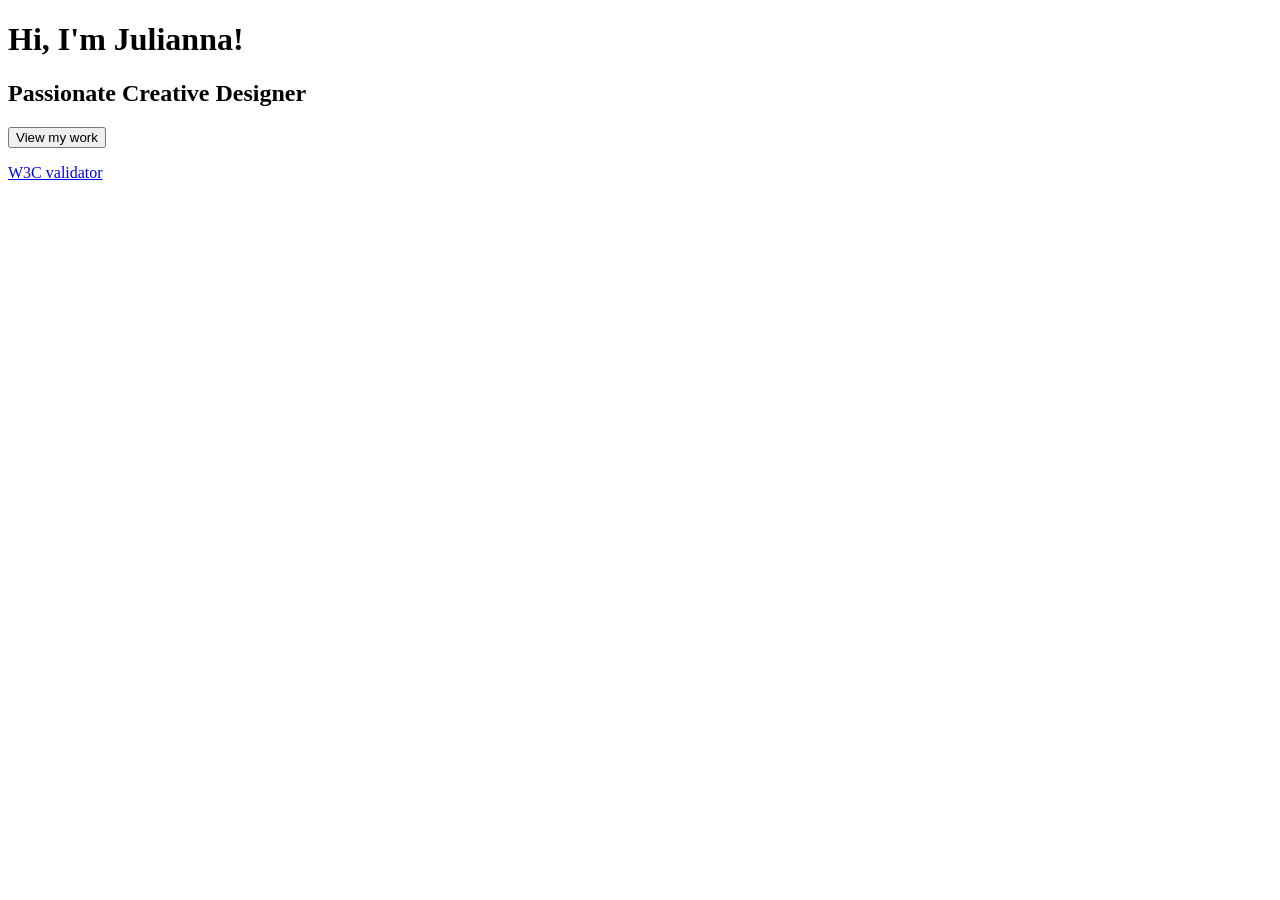
==== index.html @ bf9347bb "added to about me and home page" ====
<!doctype html>
<html lang="en">

<!--
WRITTEN BY: Julianna Lin
EMAIL: juliayl6@uci.edu
-->

<head>
  <meta charset="utf-8">
  <meta name="author" content="Julianna Lin">
  <meta name="description" content="Julianna Lin's Portfolio">
   <!-- you would link to an external stylesheet here! -->
   <!-- you would also link to Bootstrap here! -->
  <title>Julianna Lin: Home</title>
</head>
<body>
    <div> <!--hero section-->
    <h1>Hi, I'm Julianna!</h1>
    <h2>Passionate Creative Designer</h2>
    <button>View my work</button>
    <img> <!--add photo here-->
    </div>

  <p>
    <a href="http://validator.w3.org/check?uri=referer">
       W3C validator
    </a>
  </p>
</body>
</html>
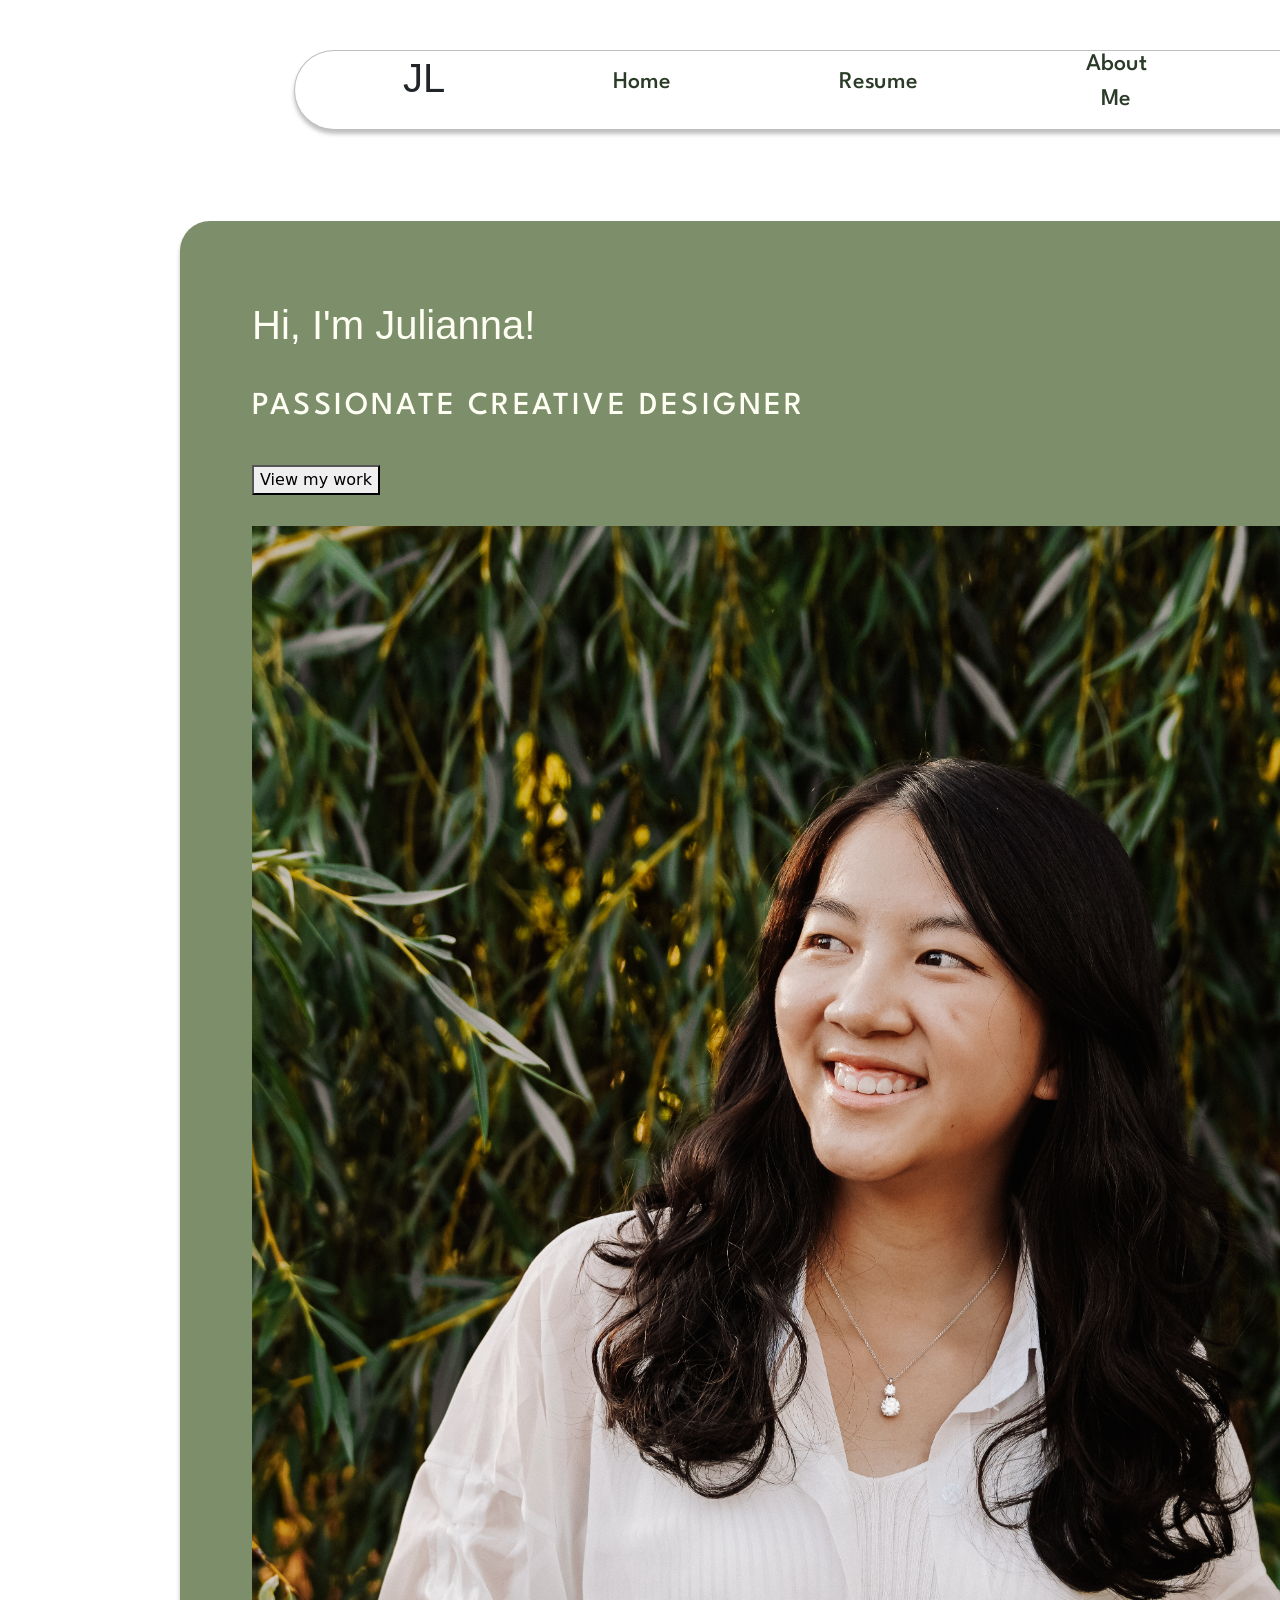
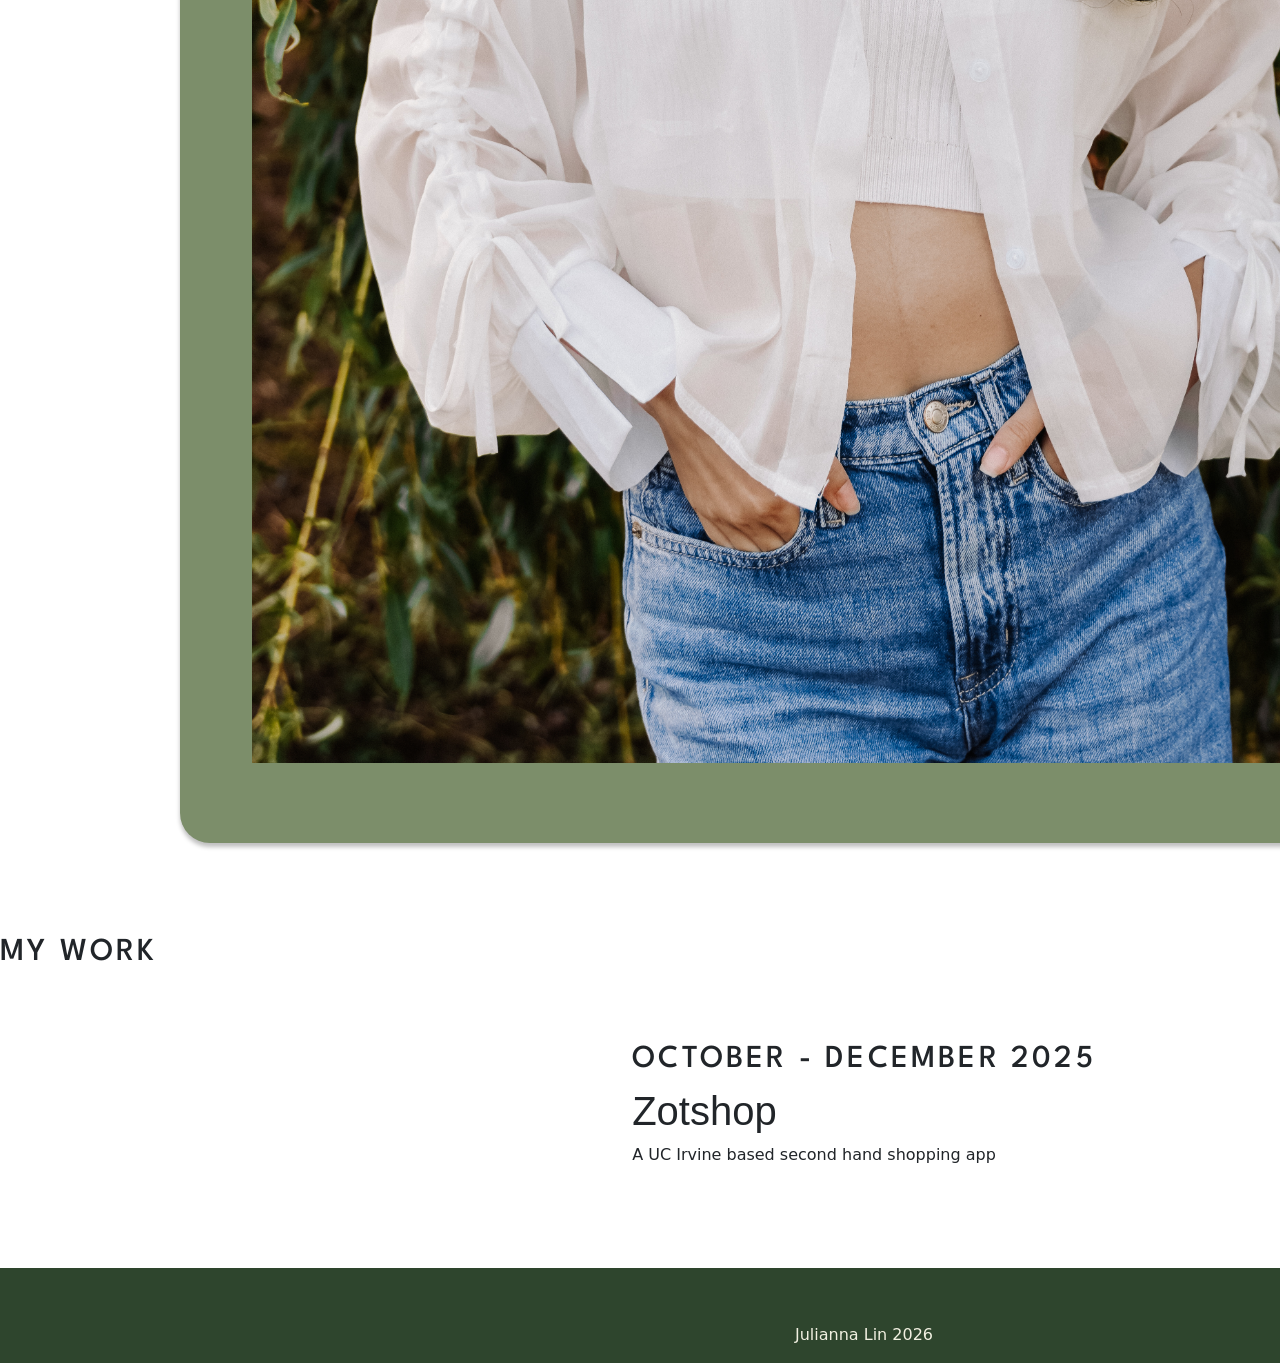
==== commit 8ddf3129: "commit" ====
--- a/index.html
+++ b/index.html
@@ -10,22 +10,56 @@
   <meta charset="utf-8">
   <meta name="author" content="Julianna Lin">
   <meta name="description" content="Julianna Lin's Portfolio">
+  <meta name = "viewport" content = "width=device-width, initial-scale = 1">
    <!-- you would link to an external stylesheet here! -->
+    <link rel="stylesheet" href="css/stylesheet.css">
+    <link rel="preconnect" href="https://fonts.googleapis.com">
+        <link rel="preconnect" href="https://fonts.gstatic.com" crossorigin>
+        <link href="https://fonts.googleapis.com/css2?family=Chewy&family=Inter:ital,opsz,wght@0,14..32,100..900;1,14..32,100..900&display=swap" rel="stylesheet">
+
+        <link rel="preconnect" href="https://fonts.googleapis.com">
+        <link rel="preconnect" href="https://fonts.gstatic.com" crossorigin>
+        <link href="https://fonts.googleapis.com/css2?family=Chewy&family=Inter:ital,opsz,wght@0,14..32,100..900;1,14..32,100..900&family=League+Spartan:wght@100..900&display=swap" rel="stylesheet">
    <!-- you would also link to Bootstrap here! -->
+    <link rel = "stylesheet" href = "bootstrap-5.3.8-dist/css/bootstrap.min.css">
   <title>Julianna Lin: Home</title>
 </head>
 <body>
-    <div> <!--hero section-->
-    <h1>Hi, I'm Julianna!</h1>
-    <h2>Passionate Creative Designer</h2>
-    <button>View my work</button>
-    <img> <!--add photo here-->
+    <nav class = "container">  
+        <ul>
+            <li><h1>JL</h1></li>
+            <li><a href="index.html">Home</a></li>
+            <li><a href="">Resume</a></li>
+            <li><a href="aboutme.html">About Me</a></li>
+        </ul>
+    </nav>
+
+
+    <div class = "hero_intro"> <!--hero section-->
+        <div class = "intro_card">
+    
+            <div class = "left_section">
+                <h1>Hi, I'm Julianna!</h1>
+                <h2>Passionate Creative Designer</h2>
+                <button>View my work</button>
+            <div>
+                <img img src="images/IMG_3742.JPG" alt="Description">
+            </div>
+    </div>
+    </div>
     </div>
 
-  <p>
-    <a href="http://validator.w3.org/check?uri=referer">
-       W3C validator
-    </a>
-  </p>
+    <h2 id = #mywork>My Work</h2>
+    <div>
+        <h2>October - December 2025</h2>
+        <h1>Zotshop</h1>
+        <p>A UC Irvine based second hand shopping app</p>
+        <img>
+    </div>
+
+    <footer>
+        <p>Julianna Lin 2026</p>
+    </footer>
+
 </body>
 </html>
--- a/css/stylesheet.css
+++ b/css/stylesheet.css
@@ -0,0 +1,153 @@
+
+h1 {
+
+    font-family: 'Chewy', sans-serif;
+    color: 2E452D;
+    font-size: 6.25rem;
+    font-style: normal;
+    font-weight: 400;
+    line-height: normal;
+}
+h2 {
+    color: #FFF;
+    font-family: "League Spartan";
+    font-size: 2rem;
+    font-style: normal;
+    font-weight: 700;
+    line-height: normal;
+    letter-spacing: 0.2rem;
+    text-transform: uppercase;
+    align-self: stretch;
+}
+
+body {
+    background-color: #FFFEF3;
+    display: inline-flex;
+    padding-top: 3.125rem;
+    flex-direction: column;
+    align-items: center;
+    gap: 3.8125rem;
+
+}
+
+.hero_intro {
+    display: flex;
+    padding: 1.875rem 11.25rem;
+    justify-content: center;
+    align-items: flex-start;
+    gap: 0.625rem;
+    align-self: stretch;
+
+
+}
+.intro_card {
+    display: flex;
+    padding: 5rem 4.5rem;
+    justify-content: space-between;
+    align-items: center;
+    flex: 1 0 0;
+    align-self: stretch;
+
+    border-radius: 1.875rem;
+    background: #7C8E6A;
+    box-shadow: 0 4px 4px 0 rgba(0, 0, 0, 0.25);
+    display: flex;
+    
+}
+
+.left_section {
+    display: flex;
+    flex-direction: column;
+    align-items: flex-start;
+    gap: 1.9375rem;
+    flex: 1 0 0;
+    color: #FFFEF3;
+
+}
+
+img {
+    max-width: 100%; /* Ensures the image doesn't exceed the container's width */
+    height: auto;    /* Maintains the image's aspect ratio */
+    background: url(<path-to-image>) lightgray 50% / contain no-repeat;
+
+}
+
+.button {
+    display: flex;
+    padding: 1.12581rem 1.50106rem;
+    justify-content: center;
+    align-items: center;
+    gap: 0.75056rem;
+    border-radius: 1.20088rem;
+    border: 3px solid #F1F0E1;
+    background: #7C8E6A;
+    
+}
+p {
+    max-width: 800px;
+}
+
+/*NAV BAR STYLING*/
+nav {
+    display: flex;
+    height: 5rem;
+    padding: 0 4rem;
+    justify-content: space-between;
+    align-items: center;
+    flex: 1 0 0;
+    border-radius: 2.5rem;
+    border: 1px solid rgba(0, 0, 0, 0.25);
+
+    background: #FFF;
+    box-shadow: 0 4px 4px 0 rgba(0, 0, 0, 0.25);
+
+}
+nav ul {
+    list-style-type: none;
+    display: flex;
+    align-items: center;
+    gap: 2.5rem;
+    display: flex;
+width: 21.3125rem;
+justify-content: space-between;
+align-items: center;
+}
+
+nav ul li{
+    font-family: "League Spartan";
+    display: flex;
+    height: 5rem;
+    padding: 0 4rem;
+    justify-content: space-between;
+    align-items: center;
+    flex: 1 0 0;
+
+}
+
+nav ul a{
+    color: #2A3B27;
+    text-align: center;
+    font-family: "League Spartan";
+    font-size: 1.5rem;
+    font-style: normal;
+    font-weight: 500;
+    line-height: 145%; /* 2.175rem */
+    letter-spacing: -0.0075rem;
+    text-transform: capitalize;
+    text-decoration: none;
+
+}
+
+/*footer styling*/
+footer {
+    background-color: #2E452D;
+    display: flex;
+    width: 108rem;
+    padding-top: 3.4375rem;
+    flex-direction: column;
+    align-items: center;
+    gap: 0.625rem;
+}
+footer p {
+    color:#F1F0E1;
+}
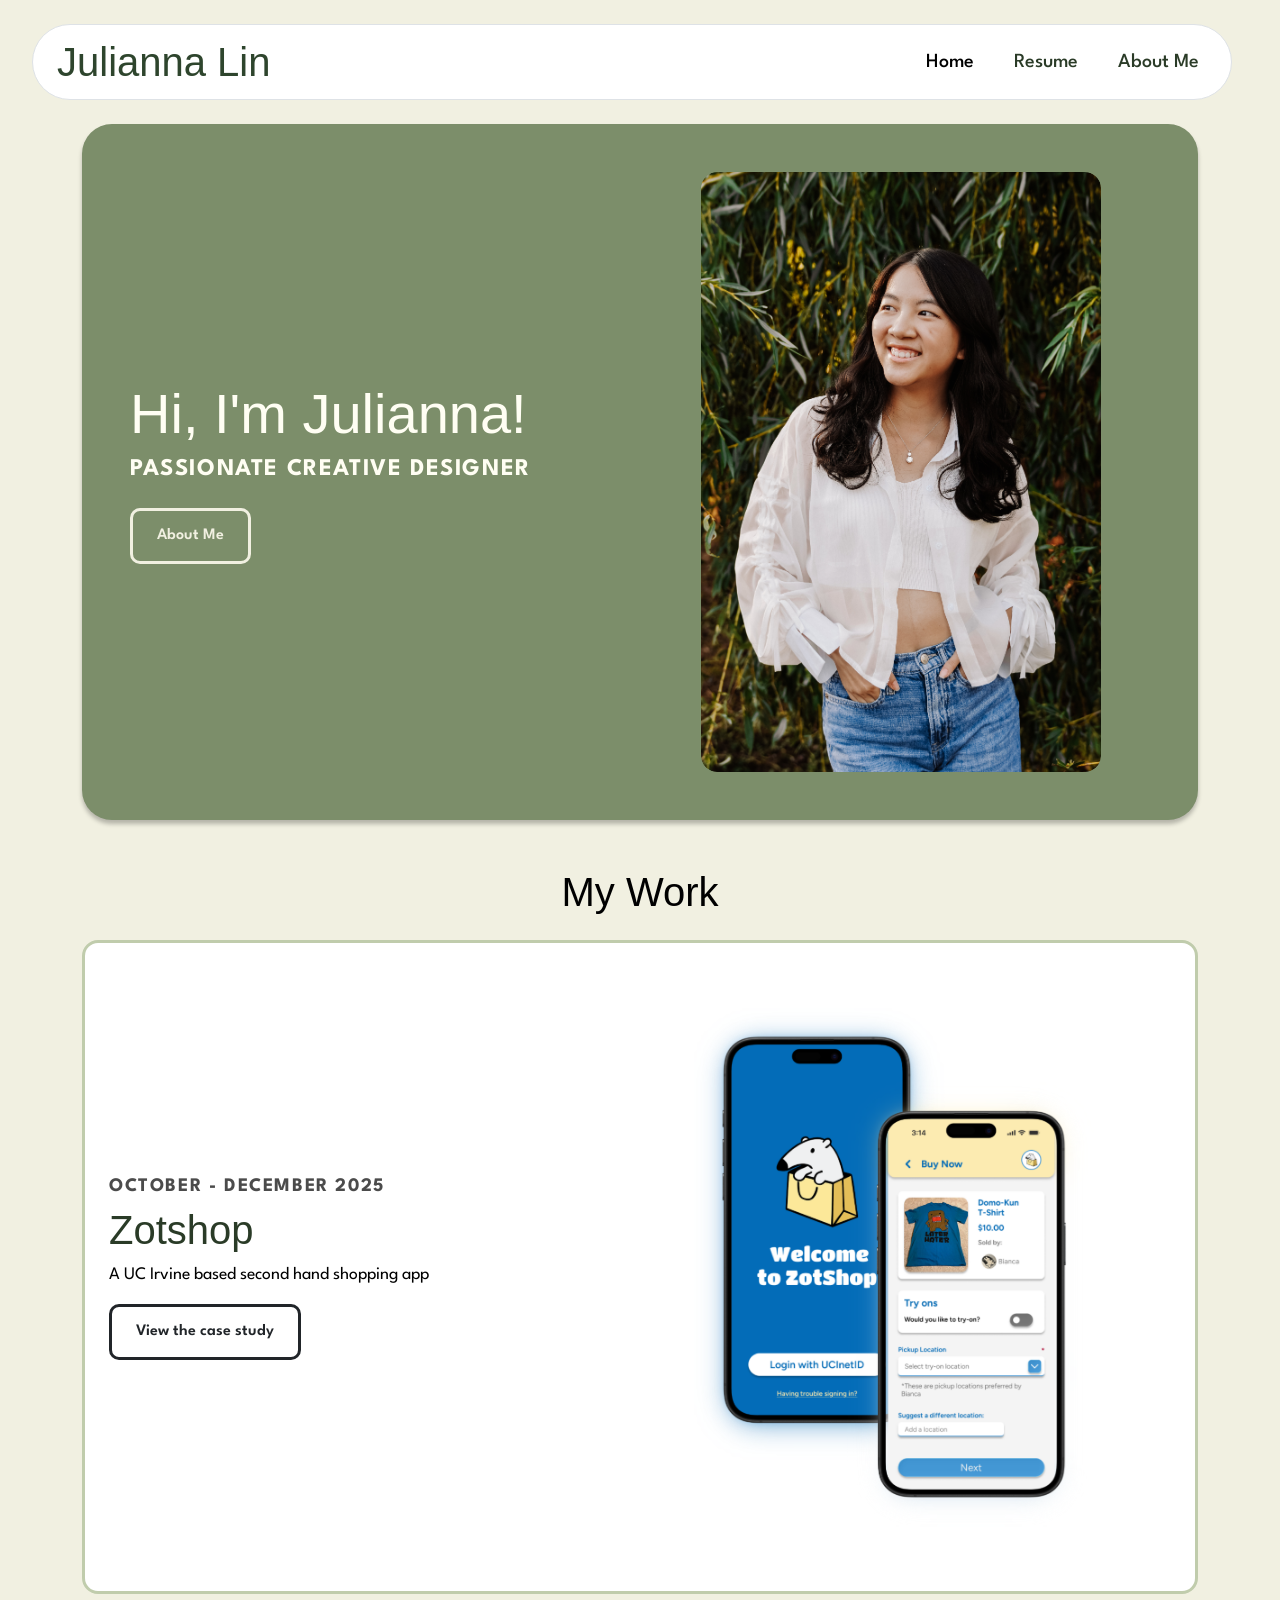
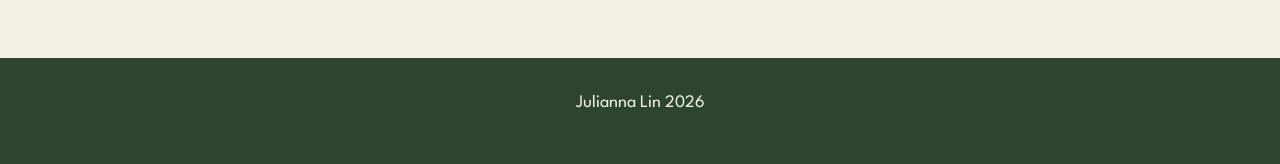
==== commit 2f3d2404: "fixed nav bar, made everything more responsive" ====
--- a/index.html
+++ b/index.html
@@ -12,7 +12,8 @@
   <meta name="description" content="Julianna Lin's Portfolio">
   <meta name = "viewport" content = "width=device-width, initial-scale = 1">
    <!-- you would link to an external stylesheet here! -->
-    <link rel="stylesheet" href="css/stylesheet.css">
+    <link rel = "stylesheet" href = "bootstrap-5.3.8-dist/css/bootstrap.min.css">
+    
     <link rel="preconnect" href="https://fonts.googleapis.com">
         <link rel="preconnect" href="https://fonts.gstatic.com" crossorigin>
         <link href="https://fonts.googleapis.com/css2?family=Chewy&family=Inter:ital,opsz,wght@0,14..32,100..900;1,14..32,100..900&display=swap" rel="stylesheet">
@@ -20,46 +21,82 @@
         <link rel="preconnect" href="https://fonts.googleapis.com">
         <link rel="preconnect" href="https://fonts.gstatic.com" crossorigin>
         <link href="https://fonts.googleapis.com/css2?family=Chewy&family=Inter:ital,opsz,wght@0,14..32,100..900;1,14..32,100..900&family=League+Spartan:wght@100..900&display=swap" rel="stylesheet">
-   <!-- you would also link to Bootstrap here! -->
-    <link rel = "stylesheet" href = "bootstrap-5.3.8-dist/css/bootstrap.min.css">
+    <link rel="stylesheet" href="css/about.css">
   <title>Julianna Lin: Home</title>
 </head>
 <body>
-    <nav class = "container">  
-        <ul>
-            <li><h1>JL</h1></li>
-            <li><a href="index.html">Home</a></li>
-            <li><a href="">Resume</a></li>
-            <li><a href="aboutme.html">About Me</a></li>
-        </ul>
+    <nav class="navbar navbar-expand-lg navbar-light bg-white my-4 rounded-pill border">
+        <div class="container-fluid px-4">
+            <a class="navbar-brand nav-logo" href="#">
+                <h3>Julianna Lin</h3>
+            </a>
+            
+            <button class="navbar-toggler" type="button" data-bs-toggle="collapse" data-bs-target="#navbarNav" aria-controls="navbarNav" aria-expanded="false" aria-label="Toggle navigation">
+                <span class="navbar-toggler-icon"></span>
+            </button>
+
+            <div class="collapse navbar-collapse justify-content-end" id="navbarNav">
+                <ul class="navbar-nav gap-lg-4 text-center">
+                    <li class="nav-item">
+                        <a class="nav-link active" href="index.html">Home</a>
+                    </li>
+                    <li class="nav-item">
+                        <a class="nav-link" href="#">Resume</a>
+                    </li>
+                    <li class="nav-item">
+                        <a class="nav-link" href="aboutme.html">About Me</a>
+                    </li>
+                </ul>
+            </div>
+        </div>
     </nav>
 
+    <div class = "container content">
 
-    <div class = "hero_intro"> <!--hero section-->
-        <div class = "intro_card">
-    
-            <div class = "left_section">
-                <h1>Hi, I'm Julianna!</h1>
-                <h2>Passionate Creative Designer</h2>
-                <button>View my work</button>
-            <div>
-                <img img src="images/IMG_3742.JPG" alt="Description">
+        <div class = "hero_intro mb-5"> <!--hero section-->
+            <div class = "intro_card p-4 p-md-5">
+                <div class = "row align-items-center">
+                    <div class = "col-md-6 text-start mb-4 mb-md-0 left_section">
+                        <h1>Hi, I'm Julianna!</h1>
+                        <h2>Passionate Creative Designer</h2>
+                        <button class="viewbutton mt-3" style="color: #F1F0E1; border-color: #F1F0E1;"><a style="color: #F1F0E1; text-decoration: none;"href = "aboutme.html">About Me</a></button>
+                    </div>    
+                
+                    <div class = "col-md-6">
+                        <div class = "image-container mx-auto">
+                            <img src="images/IMG_3742.JPG" alt="Picture of Juliana Lin" class = "portrait-img img-fluid">
+                        </div>
+                    </div>
+                </div>
             </div>
+        </div>
+
+
+        <div class = "work mb-5">
+            <h3 id = #mywork class = "mb-4 text-center">My Work</h3>
+
+            <div class = "projectCard p-4">
+                <div class = "row align-items-center w-100">
+                    <div class ="col-md-6 text-start mb-4 mb-md-0 left_project">
+                        <h2>October - December 2025</h2>
+                        <h3 class = "text-start">Zotshop</h3>
+                        <p>A UC Irvine based second hand shopping app</p>
+                        <button class = "viewbutton text-dark border-dark">View the case study</button>
+                    </div>
+
+                    <div class = "col-md-6">
+                        <div class = "image-container mx-auto">
+                            <img src = "images/zotshopmockup.png" alt = "Mockups of zotshop app" class = "portrait-img img-fluid">
+                        </div>
+                    </div>
+                </div>
+            </div>
+        </div>
     </div>
-    </div>
-    </div>
-
-    <h2 id = #mywork>My Work</h2>
-    <div>
-        <h2>October - December 2025</h2>
-        <h1>Zotshop</h1>
-        <p>A UC Irvine based second hand shopping app</p>
-        <img>
-    </div>
-
     <footer>
         <p>Julianna Lin 2026</p>
     </footer>
+    <script src="https://cdn.jsdelivr.net/npm/bootstrap@5.3.2/dist/js/bootstrap.bundle.min.js"></script>
 
 </body>
 </html>
--- a/css/about.css
+++ b/css/about.css
@@ -0,0 +1,138 @@
+
+body {
+    background-color: #F1F0E1;
+    font-family: Arial, sans-serif;
+    color: #000;
+}
+
+h1 {
+    font-family: 'Chewy', sans-serif;
+    color: #FFFEF3; /* Hero section */
+    font-size: 3.5rem; 
+    font-weight: 400;
+}
+
+h2 {
+    font-family: "League Spartan", sans-serif;
+    font-size: 1.5rem;
+    font-weight: 700;
+    letter-spacing: 0.1rem;
+    text-transform: uppercase;
+}
+
+h3 {
+    font-family: 'Chewy', sans-serif;
+    font-size: 2.5rem;
+    font-weight: 400;
+}
+
+p {
+    font-family: "League Spartan", sans-serif;
+    font-size: 1.1rem;
+}
+
+/* Navbar Styling */
+.navbar {
+    border: 1px solid rgba(0, 0, 0, 0.25);
+    max-width: 1200px;
+    margin: 0 2rem 2rem 2rem;
+}
+
+.nav-logo h3 {
+    color: #2E452D;
+    font-size: 2.5rem; 
+    margin: 0;
+}
+
+.nav-link {
+    color: #2A3B27;
+    font-family: "League Spartan";
+    font-size: 1.25rem;
+    font-weight: 500;
+}
+
+.intro_card {
+    background: #7C8E6A;
+    border-radius: 1.875rem;
+    box-shadow: 0 4px 4px 0 rgba(0, 0, 0, 0.25);
+    color: #FFFEF3;
+}
+
+.intro_card h1, 
+.intro_card h2 {
+    color: #FFFEF3; 
+}
+
+.projectCard {
+    background: #FFF;
+    border-radius: 1rem;
+    border: 3px solid #C0CCAC;
+}
+
+.left_project h2 {
+    color: #000;
+    font-size: 1.2rem;
+    opacity: 0.7;
+}
+
+.left_project h3 {
+    color: #2A3B27;
+}
+
+/* Buttons */
+.viewbutton {
+    display: inline-block;
+    padding: 0.8rem 1.5rem;
+    border-radius: 10px;
+    border: 3px solid #7C8E6A;
+    background-color: transparent;
+    font-family: "League Spartan";
+    font-weight: 600;
+    cursor: pointer;
+    transition: all 0.3s ease;
+}
+
+.viewbutton:hover {
+    background-color: #7C8E6A;
+    color: #FFF !important;
+}
+
+/* Images */
+.image-container {
+    width: 100%;
+    max-width: 400px;
+    border-radius: 16px;
+    overflow: hidden;
+}
+
+.portrait-img {
+    width: 100%;
+    height: auto;
+    object-fit: cover;
+    border-radius: 16px;
+}
+
+/* Footer */
+footer {
+    background-color: #2E452D;
+    width: 100%; 
+    padding: 2rem 0;
+    margin-top: 4rem;
+    text-align: center;
+}
+
+footer p {
+    color: #F1F0E1;
+}
+
+
+
+@media screen and (max-width: 768px) {
+    h1 { font-size: 2.5rem; }
+    h2 { font-size: 1.2rem; }
+    h3 { font-size: 2rem; }
+    
+    .nav-logo h3 {
+        font-size: 2rem;
+    }
+}
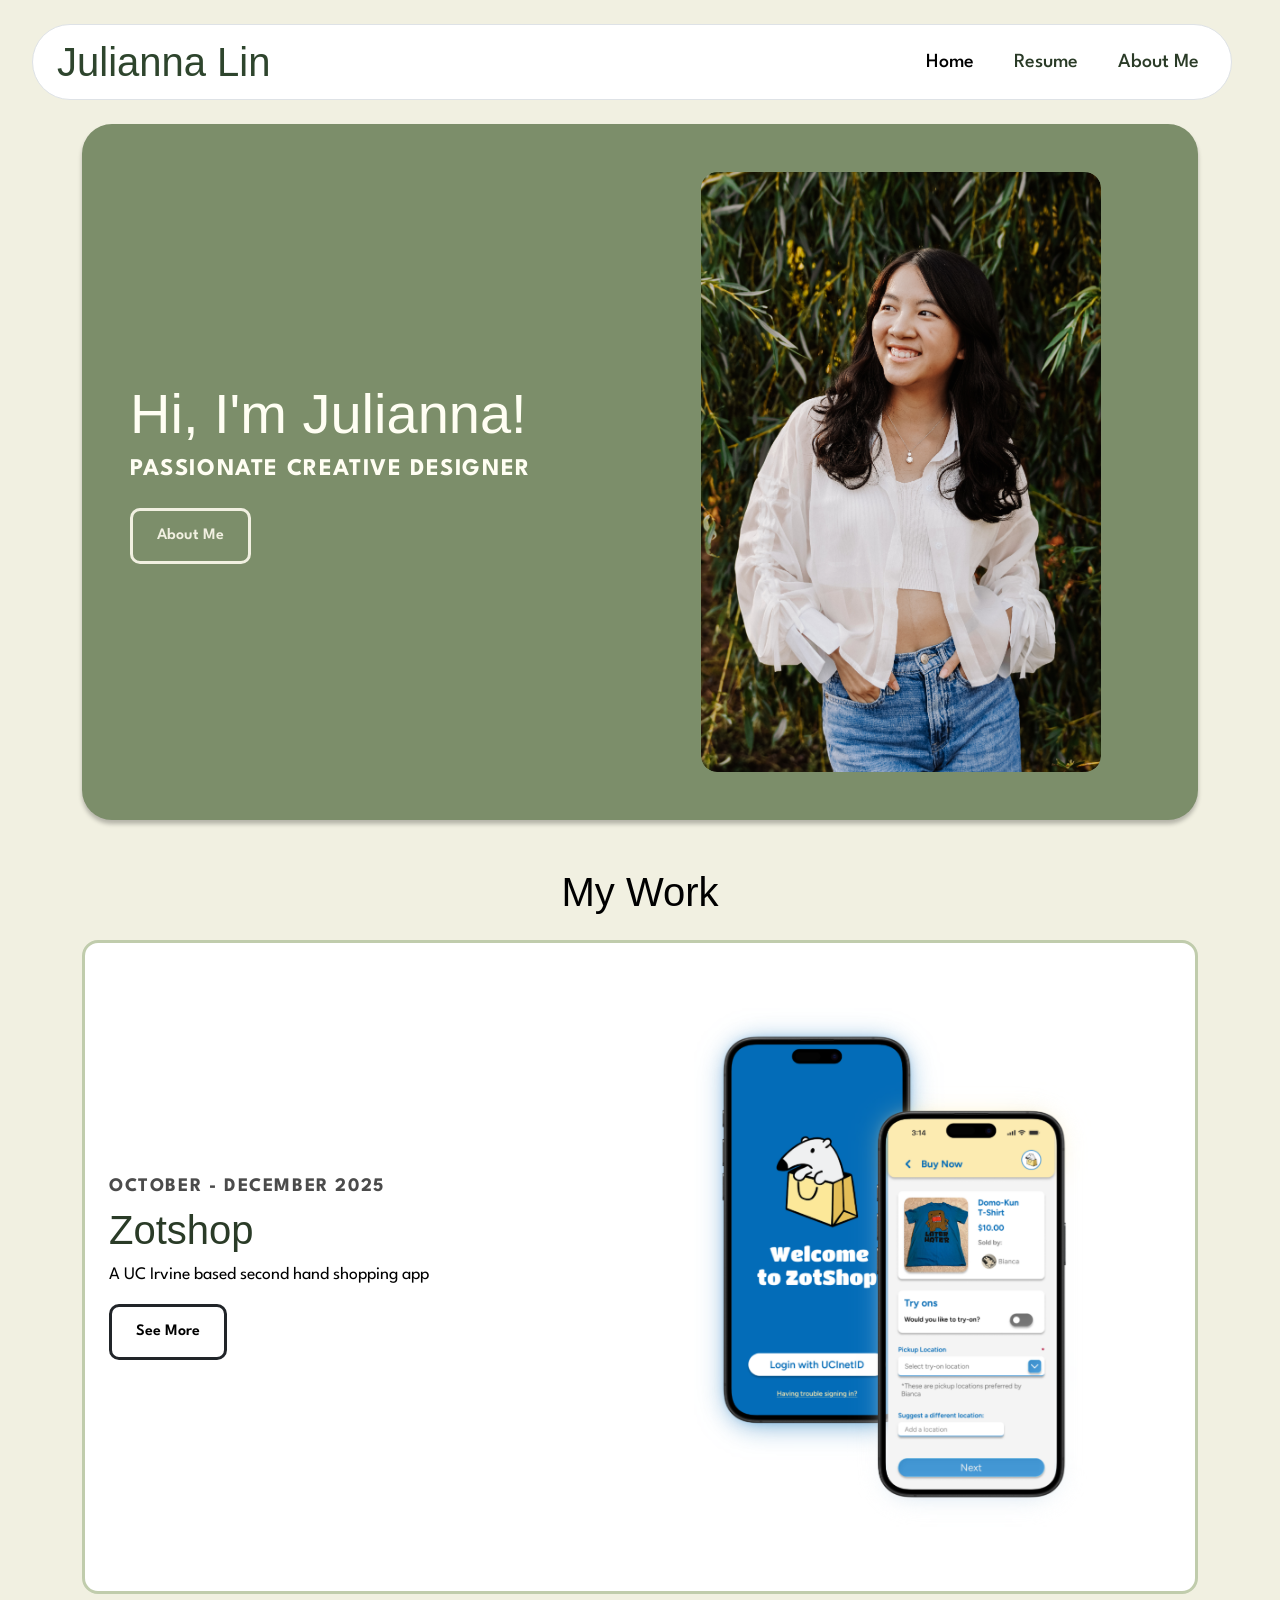
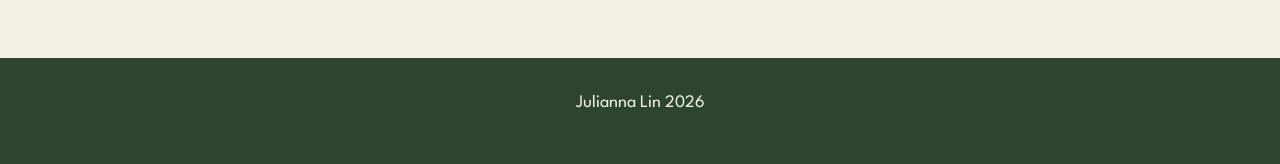
==== commit ea924368: "added responsive sizing for mobile" ====
--- a/index.html
+++ b/index.html
@@ -81,7 +81,7 @@
                         <h2>October - December 2025</h2>
                         <h3 class = "text-start">Zotshop</h3>
                         <p>A UC Irvine based second hand shopping app</p>
-                        <button class = "viewbutton text-dark border-dark">View the case study</button>
+                        <button class = "viewbutton text-dark border-dark"><a style = "text-decoration: none; color: black;"href = "zotshop.html">See More</a></button>
                     </div>
 
                     <div class = "col-md-6">
--- a/css/about.css
+++ b/css/about.css
@@ -79,6 +79,11 @@
     color: #2A3B27;
 }
 
+.aboutsection {
+    padding: 3em;
+
+}
+
 /* Buttons */
 .viewbutton {
     display: inline-block;
@@ -96,7 +101,10 @@
     background-color: #7C8E6A;
     color: #FFF !important;
 }
+.rowbuttons {
+    color:blue;
 
+}
 /* Images */
 .image-container {
     width: 100%;
@@ -135,4 +143,30 @@
     .nav-logo h3 {
         font-size: 2rem;
     }
+
+    .projectCard {
+        margin: 3em;
+    }
+
+
+}
+
+@media screen and (max-width: 450px) {
+    /*phone*/
+    h1 { font-size: 2.5rem; }
+    h2 { font-size: 1.2rem; }
+    h3 { font-size: 2rem; }
+    
+    .nav-logo h3 {
+        font-size: 2rem;
+    }
+
+    .projectCard {
+        margin: 2em;
+    }
+    .intro_card {
+        margin: 2em;
+    }
+
+
 }
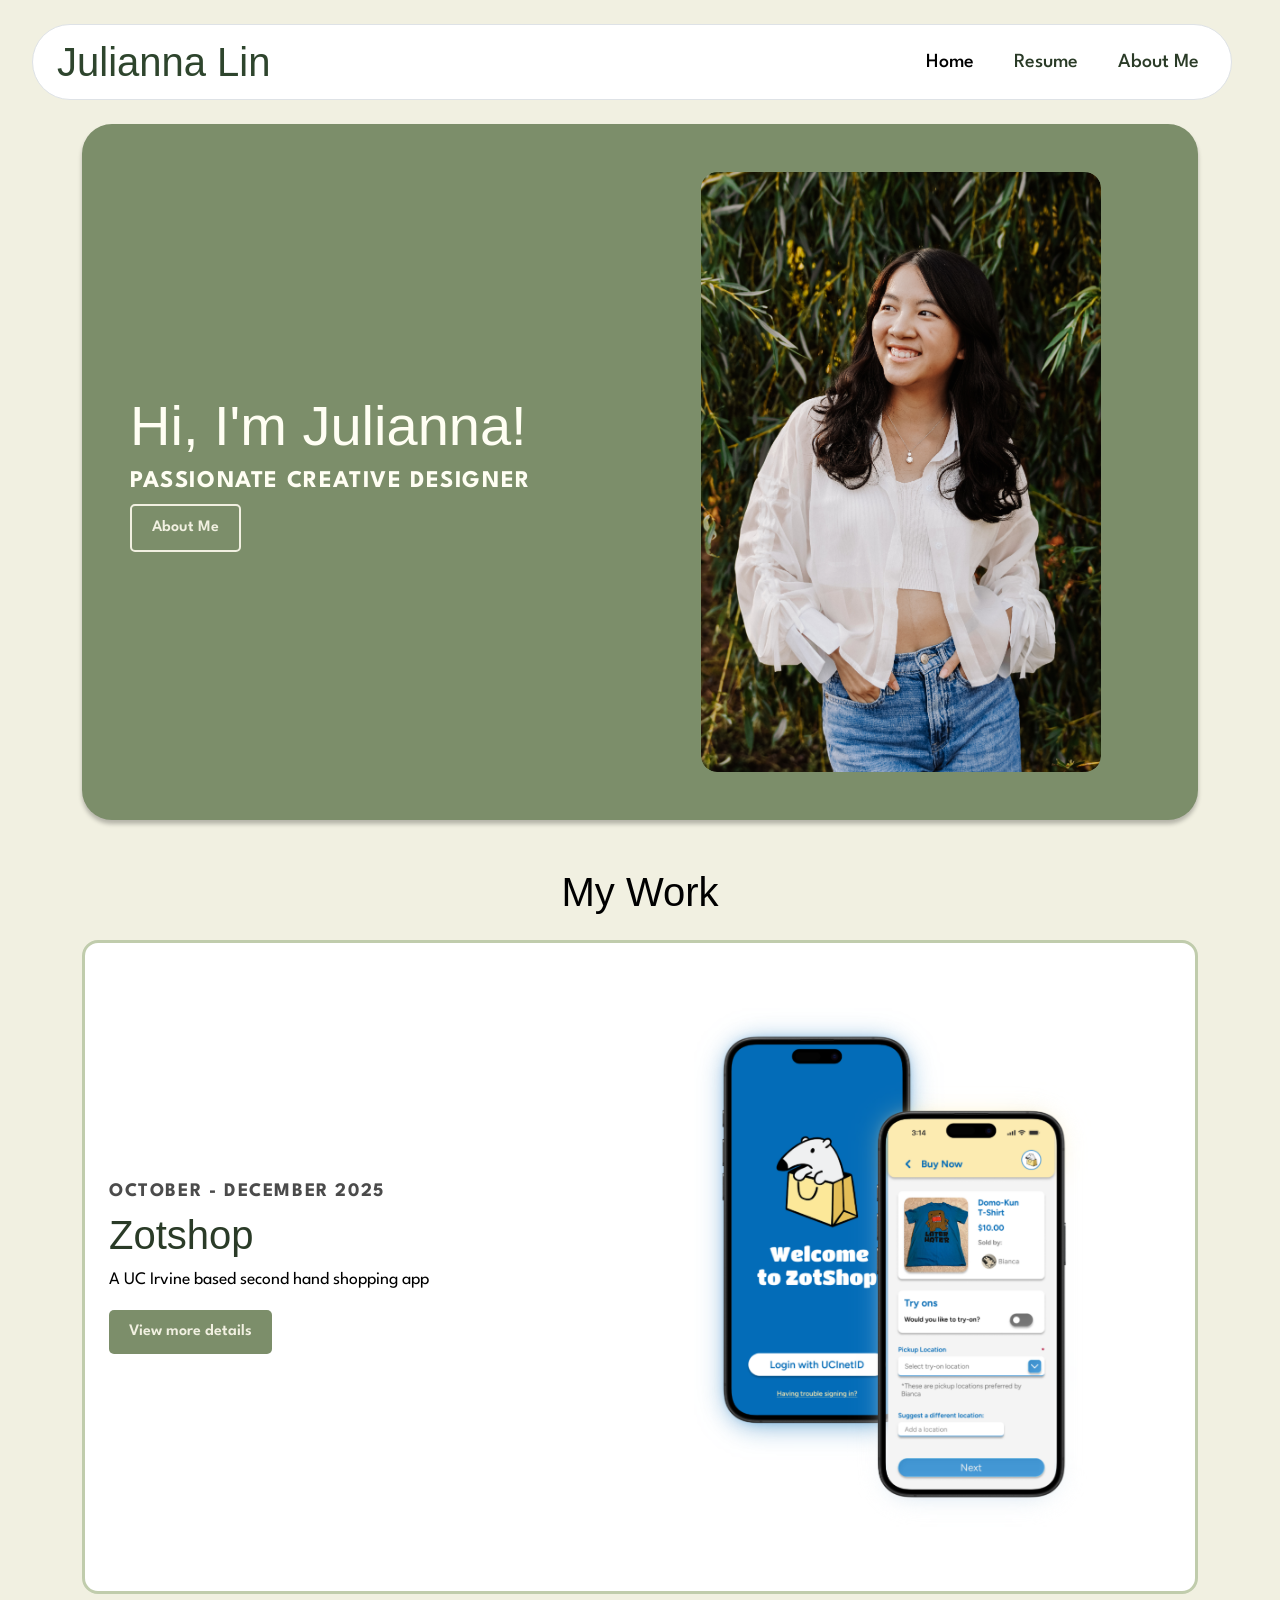
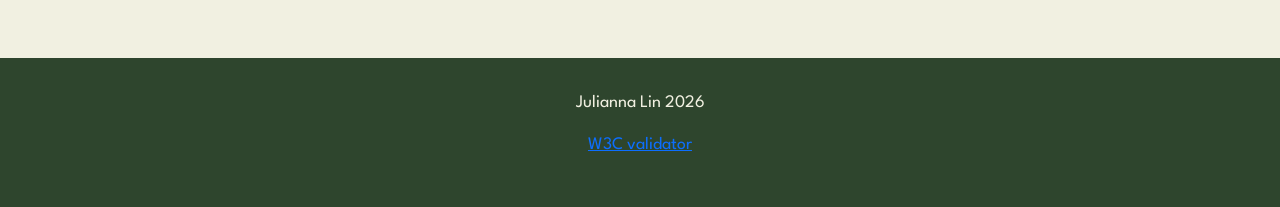
==== commit a1caa691: "finishing changes" ====
--- a/index.html
+++ b/index.html
@@ -41,7 +41,7 @@
                         <a class="nav-link active" href="index.html">Home</a>
                     </li>
                     <li class="nav-item">
-                        <a class="nav-link" href="#">Resume</a>
+                        <a class="nav-link" href="https://drive.google.com/file/d/1GRPwN3dDpVvSD2RzSdVr0kmDmrTV7YCr/view?usp=sharing" target="_blank" rel="noopener noreferrer">Resume</a>
                     </li>
                     <li class="nav-item">
                         <a class="nav-link" href="aboutme.html">About Me</a>
@@ -59,7 +59,7 @@
                     <div class = "col-md-6 text-start mb-4 mb-md-0 left_section">
                         <h1>Hi, I'm Julianna!</h1>
                         <h2>Passionate Creative Designer</h2>
-                        <button class="viewbutton mt-3" style="color: #F1F0E1; border-color: #F1F0E1;"><a style="color: #F1F0E1; text-decoration: none;"href = "aboutme.html">About Me</a></button>
+                        <a class = "button-link" style="color: #F1F0E1; border: 2px solid #F1F0E1; border-radius: 5px;" href = "aboutme.html">About Me</a>
                     </div>    
                 
                     <div class = "col-md-6">
@@ -81,7 +81,7 @@
                         <h2>October - December 2025</h2>
                         <h3 class = "text-start">Zotshop</h3>
                         <p>A UC Irvine based second hand shopping app</p>
-                        <button class = "viewbutton text-dark border-dark"><a style = "text-decoration: none; color: black;"href = "zotshop.html">See More</a></button>
+                        <a class = "button-link" style = "text-decoration: none; color: #F1F0E1;;" href = "zotshop.html">View more details</a>
                     </div>
 
                     <div class = "col-md-6">
@@ -95,6 +95,11 @@
     </div>
     <footer>
         <p>Julianna Lin 2026</p>
+         <p>
+        <a href="http://validator.w3.org/check?uri=referer">
+        W3C validator
+        </a>
+    </p>
     </footer>
     <script src="https://cdn.jsdelivr.net/npm/bootstrap@5.3.2/dist/js/bootstrap.bundle.min.js"></script>
 
--- a/css/about.css
+++ b/css/about.css
@@ -84,27 +84,28 @@
 
 }
 
-/* Buttons */
-.viewbutton {
-    display: inline-block;
-    padding: 0.8rem 1.5rem;
-    border-radius: 10px;
-    border: 3px solid #7C8E6A;
-    background-color: transparent;
-    font-family: "League Spartan";
+
+.button-link {
+    display: inline-block; 
+    text-decoration: none; 
+    
+    background-color: #7C8E6A; 
+    color: #FFFEF3;        
+    
+    padding: 10px 20px; 
+    border:none;
+    border-radius: 5px;
+    font-family: "League Spartan", sans-serif;
     font-weight: 600;
-    cursor: pointer;
-    transition: all 0.3s ease;
+    text-align: center;
+    transition: background-color 0.3s ease;
 }
 
-.viewbutton:hover {
-    background-color: #7C8E6A;
-    color: #FFF !important;
+.button-link:hover {
+    background-color: #5a6b4d;
+    color: #FFFFFF;
 }
-.rowbuttons {
-    color:blue;
 
-}
 /* Images */
 .image-container {
     width: 100%;
